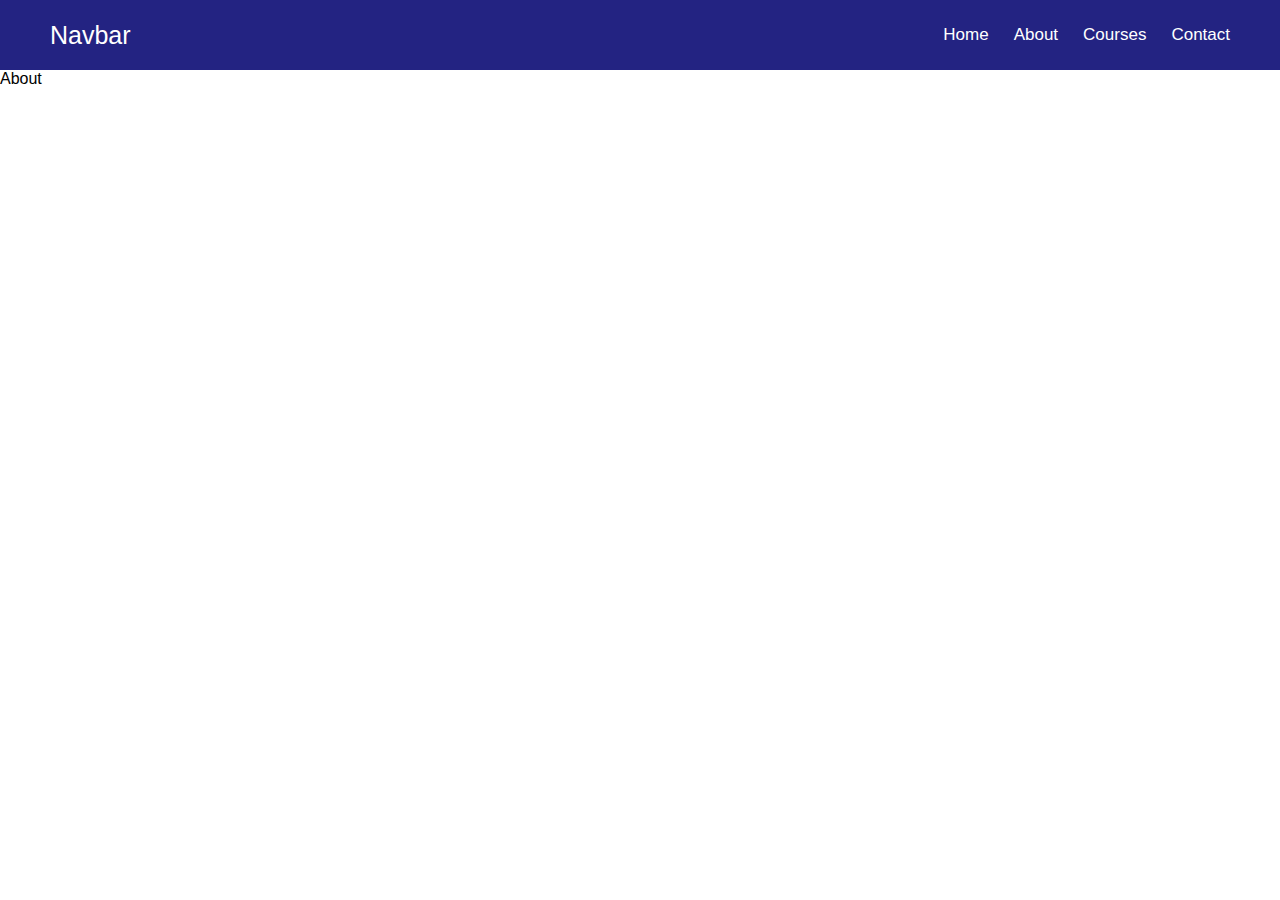
==== About/About.html @ 702713ba "add" ====
<!DOCTYPE html>
<html lang="en">
<head>
    <meta charset="UTF-8">
    <meta http-equiv="X-UA-Compatible" content="IE=edge">
    <meta name="viewport" content="width=device-width, initial-scale=1.0">
    <title>Document</title>
    <link rel="stylesheet" href="../Css/style.css">
</head>
<body>
    <div class="nav">
        <div class="navbar">
            <p class="logo">Navbar</p>
            <ul class="nav-ul">
                <li><a class="nav-link" href="../index.html">Home</a></li>
                <li><a class="nav-link" href="./About.html">About</a></li>
                <li><a class="nav-link" href="../Courses/Courses.html">Courses</a></li>
                <li><a class="nav-link" href="../Contact/Contact.html">Contact</a></li>
            </ul>
        </div>
    </div>
    <div>About</div>
</body>
</html>
---- Css/style.css ----
*{
    padding: 0;
    margin: 0;
    box-sizing: border-box;
    font-family: sans-serif;
    list-style: none;
}
.nav{
    width: 100%;
    height: 70px;
    background-color: rgb(35, 35, 130);
    padding: 0px 50px;
}
.navbar{
    width: 100%;
    height: 100%;
    display: flex;
    justify-content: space-between;
    align-items: center;
}
.logo{
    color: white;
    font-size: 25px;
}
.nav-ul{
    display: flex;
    gap: 25px;
}
.nav-link{
    color: white;
    font-size: 17px;
    text-decoration: none;
}
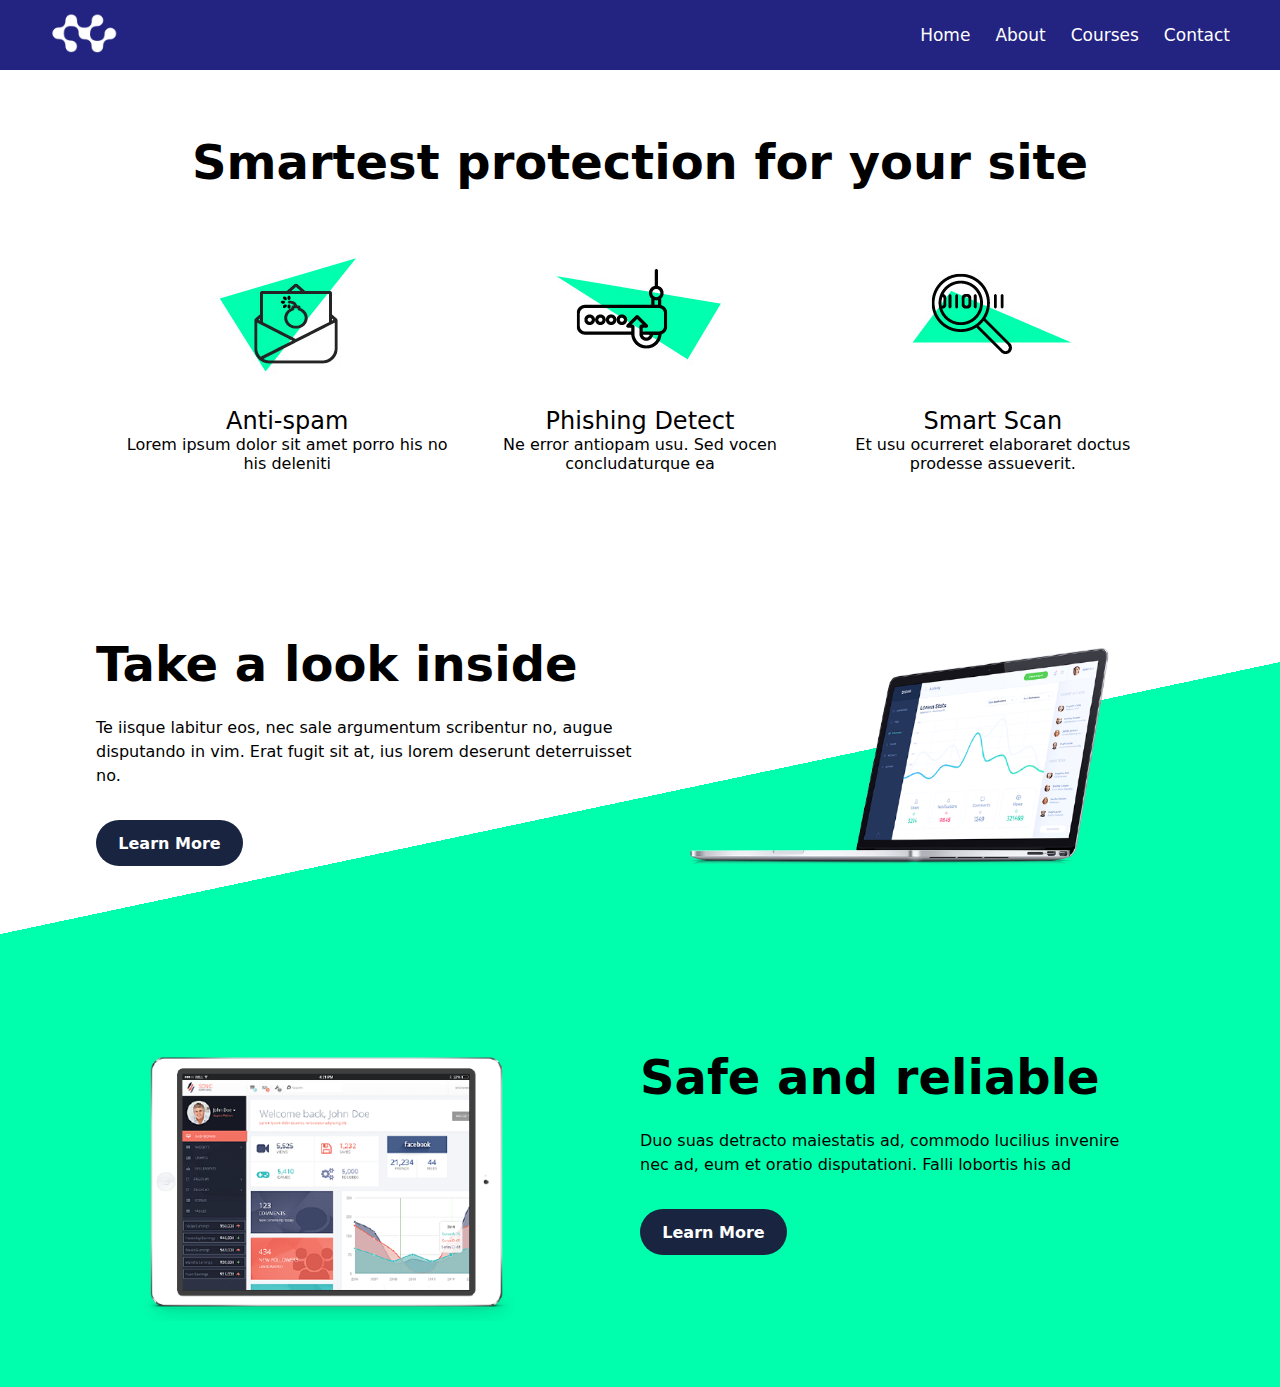
==== commit f54d6cfe: "final modifiy" ====
--- a/About/About.html
+++ b/About/About.html
@@ -1,24 +1,97 @@
 <!DOCTYPE html>
 <html lang="en">
-<head>
-    <meta charset="UTF-8">
-    <meta http-equiv="X-UA-Compatible" content="IE=edge">
-    <meta name="viewport" content="width=device-width, initial-scale=1.0">
-    <title>Document</title>
-    <link rel="stylesheet" href="../Css/style.css">
-</head>
-<body>
+  <head>
+    <meta charset="UTF-8" />
+    <meta http-equiv="X-UA-Compatible" content="IE=edge" />
+    <meta name="viewport" content="width=device-width, initial-scale=1.0" />
+    <title>Ecommerce | About</title>
+    <link rel="stylesheet" href="/Css/about.css" />
+    <link rel="shortcut icon" href="/img/logo.png" type="image/x-icon" />
+  </head>
+  <body>
     <div class="nav">
-        <div class="navbar">
-            <p class="logo">Navbar</p>
-            <ul class="nav-ul">
-                <li><a class="nav-link" href="../index.html">Home</a></li>
-                <li><a class="nav-link" href="./About.html">About</a></li>
-                <li><a class="nav-link" href="../Courses/Courses.html">Courses</a></li>
-                <li><a class="nav-link" href="../Contact/Contact.html">Contact</a></li>
-            </ul>
+      <div class="navbar">
+        <p class="logo"><img src="/img/logo.png" alt="" /></p>
+        <ul class="nav-ul">
+          <li><a class="nav-link" href="../index.html">Home</a></li>
+          <li><a class="nav-link" href="./About.html">About</a></li>
+          <li>
+            <a class="nav-link" href="../Courses/Courses.html">Courses</a>
+          </li>
+          <li>
+            <a class="nav-link" href="../Contact/Contact.html">Contact</a>
+          </li>
+        </ul>
+      </div>
+    </div>
+    <div class="main">
+      <div class="contaner">
+        <div class="under-contaner">
+          <div class="heading-1">
+            <h1>Smartest protection for your site</h1>
+          </div>
+          <div class="cards">
+            <div class="under-card">
+              <div class="card-img">
+                <img src="/img/body-icon-1.jpg" alt="" />
+              </div>
+              <div class="card-text">
+                <h2>Anti-spam</h2>
+                <p>Lorem ipsum dolor sit amet porro his no his deleniti</p>
+              </div>
+            </div>
+            <div class="under-card">
+              <div class="card-img">
+                <img src="/img/body-icon-2.jpg" alt="" />
+              </div>
+              <div class="card-text">
+                <h2>Phishing Detect</h2>
+                <p>Ne error antiopam usu. Sed vocen concludaturque ea</p>
+              </div>
+            </div>
+            <div class="under-card">
+              <div class="card-img">
+                <img src="/img/body-icon-3.jpg" alt="" />
+              </div>
+              <div class="card-text">
+                <h2>Smart Scan</h2>
+                <p>Et usu ocurreret elaboraret doctus prodesse assueverit.</p>
+              </div>
+            </div>
+          </div>
         </div>
+      </div>
+      <div class="contaner-2">
+        <div class="under-contaner-2">
+          <div class="under-contaner-2-1">
+            <h1>Take a look inside</h1>
+            <p>
+              Te iisque labitur eos, nec sale argumentum scribentur no, augue
+              disputando in vim. Erat fugit sit at, ius lorem deserunt
+              deterruisset no.
+            </p>
+            <button class="btn">Learn More</button>
+          </div>
+          <div class="under-contaner-2-2">
+            <img src="/img/body-img-1.png" alt="" />
+          </div>
+        </div>
+      </div>
+      <div class="contaner-3">
+        <div class="under-contaner-3">
+          <div class="under-contaner-3-1">
+            <img src="/img/body-img-2.png" alt="">
+          </div>
+          <div class="under-contaner-3-2">
+            <h1>Safe and reliable</h1>
+            <p>
+              Duo suas detracto maiestatis ad, commodo lucilius invenire nec ad,
+              eum et oratio disputationi. Falli lobortis his ad
+            </p>
+            <button class="btn">Learn More</button>
+          </div>
+        </div>
+      </div>
     </div>
-    <div>About</div>
-</body>
-</html>+  </body>
+</html>
--- a/Css/about.css
+++ b/Css/about.css
@@ -0,0 +1,255 @@
+* {
+    padding: 0;
+    margin: 0;
+    box-sizing: border-box;
+    font-family: -apple-system, system-ui, BlinkMacSystemFont, "Segoe UI", Roboto, "Helvetica Neue", Arial, sans-serif;
+    list-style: none;
+}
+
+.nav {
+    width: 100%;
+    height: 70px;
+    background-color: rgb(35, 35, 130);
+    padding: 0px 50px;
+}
+
+.navbar {
+    width: 100%;
+    height: 100%;
+    display: flex;
+    justify-content: space-between;
+    align-items: center;
+}
+
+.logo img {
+    width: 80px;
+    height: 80px;
+}
+
+.nav-ul {
+    display: flex;
+    gap: 25px;
+}
+
+.nav-link {
+    color: white;
+    font-size: 17px;
+    text-decoration: none;
+}
+
+.contaner {
+    width: 100%;
+    height: auto;
+    background-color: white;
+    padding: 4em 0em
+}
+
+.under-contaner {
+    width: 80%;
+    height: auto;
+    margin: auto;
+    display: flex;
+    flex-direction: column;
+    align-items: center
+}
+
+.heading-1 h1 {
+    font-size: 3rem;
+    text-align: center;
+}
+
+.cards {
+    display: flex;
+    gap: 20px;
+    padding-top: 2em;
+}
+
+.under-card {
+    width: 26vw;
+    height: auto;
+    display: flex;
+    flex-direction: column;
+    text-align: center;
+    justify-content: center;
+}
+
+.card-text h2 {
+    font-weight: 500;
+}
+
+.contaner-2 {
+    width: 100%;
+    height: 450px;
+    background: linear-gradient(168deg, #ffffff 55%, #00FFAD 0);
+    display: flex;
+
+}
+
+.under-contaner-2 {
+    width: 85%;
+    display: flex;
+    margin: auto;
+
+}
+
+.under-contaner-2-1 {
+    width: 50%;
+}
+
+.under-contaner-2-1 h1 {
+    font-size: 3rem;
+}
+
+.under-contaner-2-1 p {
+    line-height: 1.5;
+    padding-top: 1.5em;
+    padding-bottom: 2em;
+}
+
+.btn {
+    width: 147px;
+    height: 46px;
+    border: 2px solid #192440;
+    border-radius: 25px 25px;
+    background-color: #192440;
+    color: #ffffff;
+    border: none;
+    font-weight: 700;
+    font-size: 16px;
+    transition-property: background-color;
+    transition-duration: 0.5s;
+}
+
+.btn:hover {
+    background-color: white;
+    border: 2px solid #192440;
+    color: #192440;
+
+}
+
+.under-contaner-2-2 {
+    width: 50%;
+    margin: auto;
+    padding-left: 3em;
+}
+
+.under-contaner-2-2 img {
+    width: 85%;
+}
+
+.contaner-3 {
+    width: 100%;
+    height: 400px;
+    background-color: #00FFAD;
+    display: flex;
+}
+
+.under-contaner-3 {
+    width: 85%;
+    display: flex;
+    margin: auto;
+}
+
+.under-contaner-3-1 {
+    width: 50%;
+    margin: auto;
+
+}
+
+.under-contaner-3-1 img {
+    width: 85%;
+}
+
+.under-contaner-3-2 {
+    width: 50%;
+    padding-right: 3em;
+}
+
+.under-contaner-3-2 h1 {
+    font-size: 3rem;
+}
+
+.under-contaner-3-2 p {
+    line-height: 1.5;
+    padding-top: 1.5em;
+    padding-bottom: 2em;
+}
+
+@media screen and (max-width: 1000px) {
+    .nav-ul {
+        display: none;
+    }
+
+    .under-contaner {
+        width: 100%;
+    }
+
+    .under-contaner-2 {
+        width: 90%;
+    }
+
+    .under-contaner-3 {
+        width: 90%;
+    }
+
+}
+
+@media screen and (max-width: 774px) {
+    .contaner{
+        padding-left: 4em;
+        padding-right: 4em;
+        margin: auto;
+    }
+    .cards {
+        flex-direction: column;
+    }
+
+    .under-card {
+        width: 100%;
+    }
+
+    .contaner-2 {
+        height: auto;
+        padding-top: 7em;
+        padding-left: 4em;
+        padding-right: 4em;
+        margin: auto;
+    }
+
+    .under-contaner-2 {
+        flex-direction: column;
+        align-items: center;
+    }
+    .under-contaner-2-1{
+        width: 100%;
+        text-align: center;
+        justify-content: center;
+    }
+
+    .under-contaner-2-2 {
+        width: 100%;
+    }
+
+    .contaner-3 {
+        height: auto;
+        padding-top: 7em;
+        padding-left: 4em;
+        padding-right: 4em;
+        margin: auto;
+    }
+
+    .under-contaner-3 {
+        flex-direction: column-reverse;
+        align-items: center;
+    }
+
+    .under-contaner-3-1 {
+        width: 100%;
+    }
+    .under-contaner-3-2{
+        width: 100%;
+        text-align: center;
+        justify-content: center;
+    }
+
+}